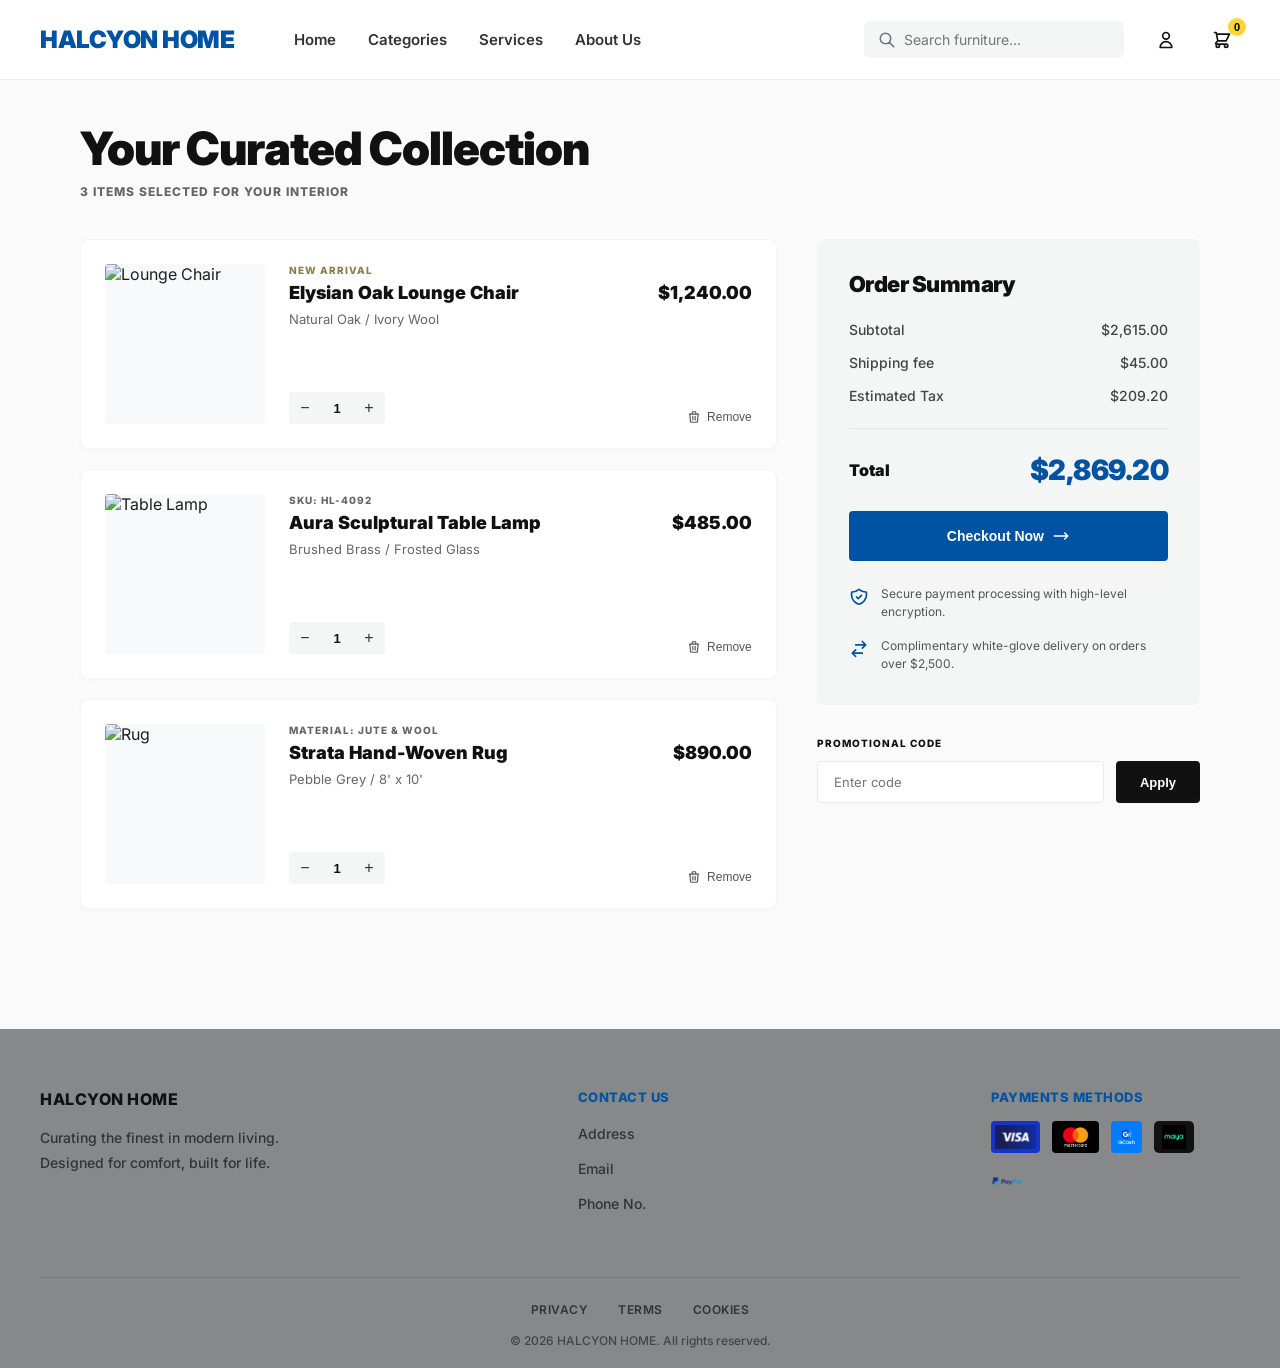
==== cart.html @ 2af27b4a "Add new HTML pages for product details, product list, search results, services, and order tracking -" ====
<!doctype html>
<html lang="en">
<head>
    <meta charset="UTF-8" />
    <meta name="viewport" content="width=device-width, initial-scale=1.0" />
    <title>Shopping Cart - Halcyon Home</title>
    
    <link rel="stylesheet" href="css/global.css" />
    <link rel="stylesheet" href="css/cart.css" />
</head>
<body>

    <main class="container">
        
        <div class="cart-header">
            <h1>Your Curated Collection</h1>
            <p>3 ITEMS SELECTED FOR YOUR INTERIOR</p>
        </div>

        <div class="cart-grid">
            
            <div class="cart-items">
                
                <div class="cart-item">
                    <div class="item-image">
                        <img src="https://images.unsplash.com/photo-1598300042247-d088f8ab3a91?auto=format&fit=crop&w=400&q=80" alt="Lounge Chair">
                    </div>
                    <div class="item-details">
                        <span class="item-tag">NEW ARRIVAL</span>
                        <div class="item-header-row">
                            <h3 class="item-title">Elysian Oak Lounge Chair</h3>
                            <span class="item-price">$1,240.00</span>
                        </div>
                        <p class="item-subtitle">Natural Oak / Ivory Wool</p>
                        
                        <div class="item-controls">
                            <div class="qty-selector">
                                <button class="qty-btn">&minus;</button>
                                <input type="text" class="qty-input" value="1" readonly>
                                <button class="qty-btn">+</button>
                            </div>
                            <button class="btn-remove">
                                <svg fill="none" stroke="currentColor" viewBox="0 0 24 24"><path stroke-linecap="round" stroke-linejoin="round" stroke-width="2" d="M19 7l-.867 12.142A2 2 0 0116.138 21H7.862a2 2 0 01-1.995-1.858L5 7m5 4v6m4-6v6m1-10V4a1 1 0 00-1-1h-4a1 1 0 00-1 1v3M4 7h16"></path></svg>
                                Remove
                            </button>
                        </div>
                    </div>
                </div>

                <div class="cart-item">
                    <div class="item-image">
                        <img src="https://images.unsplash.com/photo-1507473885765-e6ed057f782c?auto=format&fit=crop&w=400&q=80" alt="Table Lamp">
                    </div>
                    <div class="item-details">
                        <span class="item-tag muted">SKU: HL-4092</span>
                        <div class="item-header-row">
                            <h3 class="item-title">Aura Sculptural Table Lamp</h3>
                            <span class="item-price">$485.00</span>
                        </div>
                        <p class="item-subtitle">Brushed Brass / Frosted Glass</p>
                        
                        <div class="item-controls">
                            <div class="qty-selector">
                                <button class="qty-btn">&minus;</button>
                                <input type="text" class="qty-input" value="1" readonly>
                                <button class="qty-btn">+</button>
                            </div>
                            <button class="btn-remove">
                                <svg fill="none" stroke="currentColor" viewBox="0 0 24 24"><path stroke-linecap="round" stroke-linejoin="round" stroke-width="2" d="M19 7l-.867 12.142A2 2 0 0116.138 21H7.862a2 2 0 01-1.995-1.858L5 7m5 4v6m4-6v6m1-10V4a1 1 0 00-1-1h-4a1 1 0 00-1 1v3M4 7h16"></path></svg>
                                Remove
                            </button>
                        </div>
                    </div>
                </div>

                <div class="cart-item">
                    <div class="item-image">
                        <img src="https://images.unsplash.com/photo-1562582664-8a8803c031ca?auto=format&fit=crop&w=400&q=80" alt="Rug">
                    </div>
                    <div class="item-details">
                        <span class="item-tag muted">MATERIAL: JUTE & WOOL</span>
                        <div class="item-header-row">
                            <h3 class="item-title">Strata Hand-Woven Rug</h3>
                            <span class="item-price">$890.00</span>
                        </div>
                        <p class="item-subtitle">Pebble Grey / 8' x 10'</p>
                        
                        <div class="item-controls">
                            <div class="qty-selector">
                                <button class="qty-btn">&minus;</button>
                                <input type="text" class="qty-input" value="1" readonly>
                                <button class="qty-btn">+</button>
                            </div>
                            <button class="btn-remove">
                                <svg fill="none" stroke="currentColor" viewBox="0 0 24 24"><path stroke-linecap="round" stroke-linejoin="round" stroke-width="2" d="M19 7l-.867 12.142A2 2 0 0116.138 21H7.862a2 2 0 01-1.995-1.858L5 7m5 4v6m4-6v6m1-10V4a1 1 0 00-1-1h-4a1 1 0 00-1 1v3M4 7h16"></path></svg>
                                Remove
                            </button>
                        </div>
                    </div>
                </div>

            </div>

            <div class="summary-wrapper">
                <div class="summary-card">
                    <h2>Order Summary</h2>
                    
                    <div class="summary-row">
                        <span>Subtotal</span>
                        <span class="val">$2,615.00</span>
                    </div>
                    <div class="summary-row">
                        <span>Shipping fee</span>
                        <span class="val">$45.00</span>
                    </div>
                    <div class="summary-row">
                        <span>Estimated Tax</span>
                        <span class="val">$209.20</span>
                    </div>
                    
                    <div class="summary-divider"></div>
                    
                    <div class="total-row">
                        <span class="total-label">Total</span>
                        <span class="total-price">$2,869.20</span>
                    </div>
                    
                    <a href="checkout.html"><button class="btn-checkout">
                        Checkout Now 
                        <svg width="18" height="18" fill="none" stroke="currentColor" viewBox="0 0 24 24"><path stroke-linecap="round" stroke-linejoin="round" stroke-width="2" d="M17 8l4 4m0 0l-4 4m4-4H3"></path></svg>
                    </button>
                    
                    <div class="trust-badge">
                        <svg fill="none" stroke="currentColor" viewBox="0 0 24 24"><path stroke-linecap="round" stroke-linejoin="round" stroke-width="2" d="M9 12l2 2 4-4m5.618-4.016A11.955 11.955 0 0112 2.944a11.955 11.955 0 01-8.618 3.04A12.02 12.02 0 003 9c0 5.591 3.824 10.29 9 11.622 5.176-1.332 9-6.03 9-11.622 0-1.042-.133-2.052-.382-3.016z"></path></svg>
                        <p>Secure payment processing with high-level encryption.</p>
                    </div>
                    <div class="trust-badge">
                        <svg fill="none" stroke="currentColor" viewBox="0 0 24 24"><path stroke-linecap="round" stroke-linejoin="round" stroke-width="2" d="M8 7h12m0 0l-4-4m4 4l-4 4m0 6H4m0 0l4 4m-4-4l4-4"></path></svg>
                        <p>Complimentary white-glove delivery on orders over $2,500.</p>
                    </div>
                </div>

                <div class="promo-section">
                    <h3>PROMOTIONAL CODE</h3>
                    <div class="promo-input-group">
                        <input type="text" class="promo-input" placeholder="Enter code">
                        <button class="btn-apply">Apply</button>
                    </div>
                </div>
            </div>

        </div>
    </main>

    <script src="js/global.js"></script>
    <script src="js/database.js"></script>
    <script src="js/products.js"></script>
</body>
</html>
---- css/global.css ----
@import url("https://fonts.googleapis.com/css2?family=Inter:wght@400;500;600;700;800;900&display=swap");

:root {
    --brand-blue: #0052a3;
    --nav-gold: #a68a2d;
    --badge-yellow: #fcd535;
    --text-dark: #1f1f1f;
    --footer-bg: #87888a;
    --search-bg: #f4f5f5;
    --font-main: "Inter", Helvetica, Arial, sans-serif;
}

* {
    margin: 0;
    padding: 0;
    box-sizing: border-box;
}
body {
    font-family: var(--font-main);
    color: var(--text-dark);
    background-color: #fafafa;
    display: flex;
    flex-direction: column;
    min-height: 100vh;
}
a {
    text-decoration: none;
    color: inherit;
}
ul {
    list-style: none;
}
button {
    cursor: pointer;
    border: none;
    background: none;
}

/* GLOBAL HEADER */
#global-header {
    background: #fff;
    padding: 0 40px;
    height: 80px;
    display: flex;
    align-items: center;
    border-bottom: 1px solid #eaeaea;
    justify-content: space-between;
}

.header-left {
    display: flex;
    align-items: center;
    gap: 60px;
}
.header-logo {
    font-size: 24px;
    font-weight: 900;
    color: var(--brand-blue);
    letter-spacing: -0.5px;
}
.header-nav ul {
    display: flex;
    gap: 32px;
    font-size: 15px;
    font-weight: 600;
    color: #333;
}
.header-nav a.active {
    color: var(--brand-blue);
    border-bottom: 3px solid var(--nav-gold);
    padding-bottom: 4px;
}

.header-right {
    display: flex;
    align-items: center;
    gap: 24px;
}
.header-search {
    position: relative;
}
.header-search input {
    background: var(--search-bg);
    border: none;
    padding: 10px 16px 10px 40px;
    border-radius: 6px;
    width: 260px;
    font-size: 14px;
    font-family: inherit;
    color: #555;
    outline: none;
}
.header-search svg {
    position: absolute;
    left: 14px;
    top: 50%;
    transform: translateY(-50%);
    width: 18px;
    height: 18px;
    color: #6b7280;
}

.header-icons {
    display: flex;
    align-items: center;
    gap: 20px;
}
.icon-btn {
    position: relative;
    color: #111;
    display: flex;
    align-items: center;
    justify-content: center;
    width: 36px;
    height: 36px;
    border-radius: 50%;
    transition: background 0.2s;
    background: transparent;
    border: none;
}
.icon-btn:hover {
    background: #f3f4f6;
}
.icon-btn svg {
    width: 20px;
    height: 20px;
}
.cart-badge {
    position: absolute;
    top: -4px;
    right: -6px;
    background: var(--badge-yellow);
    color: #000;
    font-size: 11px;
    font-weight: 800;
    width: 18px;
    height: 18px;
    border-radius: 50%;
    display: flex;
    align-items: center;
    justify-content: center;
}

/* ACCOUNT DROPDOWN STYLES */
.account-wrapper {
    position: relative;
}
.account-dropdown {
    position: absolute;
    top: calc(100% + 15px);
    right: -10px;
    width: 250px;
    background: #fff;
    border-radius: 8px;
    box-shadow: 0 10px 25px rgba(0, 0, 0, 0.08);
    border: 1px solid #f0f0f0;
    opacity: 0;
    visibility: hidden;
    transform: translateY(-10px);
    transition: all 0.2s ease;
    z-index: 100;
    overflow: hidden;
}
.account-dropdown.show {
    opacity: 1;
    visibility: visible;
    transform: translateY(0);
}
.dropdown-header {
    padding: 20px;
    border-bottom: 1px solid #f4f5f5;
}
.dropdown-name {
    font-size: 20px;
    font-weight: 800;
    color: #111;
    margin-bottom: 2px;
}
.dropdown-email {
    font-size: 15px;
    color: #4b5563;
}
.dropdown-menu {
    padding: 8px 0;
}
.dropdown-item {
    display: flex;
    align-items: center;
    gap: 16px;
    padding: 14px 20px;
    font-size: 16px;
    font-weight: 400;
    color: #111;
    text-decoration: none;
    transition: background 0.2s;
}
.dropdown-item:hover {
    background: #f9fafb;
}
.dropdown-item svg {
    width: 18px;
    height: 18px;
    color: #111;
    flex-shrink: 0;
}
.dropdown-item.active {
    background-color: #f8fbff;
    position: relative;
}
.dropdown-item.active::before {
    content: "";
    position: absolute;
    left: 0;
    top: 0;
    bottom: 0;
    width: 4px;
    background-color: #0052a3;
}
.dropdown-item.active span {
    color: #0052a3;
    font-weight: 700;
}
.dropdown-item.logout span {
    color: #b91c1c;
}
.dropdown-item.logout svg {
    color: #b91c1c;
}

/* GLOBAL FOOTER */
#global-footer {
    background-color: var(--footer-bg);
    color: #222;
    padding: 60px 40px 20px;
    margin-top: auto;
}
.footer-container {
    max-width: 1200px;
    margin: 0 auto;
}
.footer-grid {
    display: grid;
    grid-template-columns: 2fr 1.5fr 1fr;
    gap: 40px;
    margin-bottom: 60px;
}

.footer-col h3 {
    font-size: 16px;
    font-weight: 800;
    color: #111;
    margin-bottom: 16px;
    letter-spacing: 0.5px;
}
.footer-col h3.blue-header {
    color: var(--brand-blue);
    font-size: 13px;
    text-transform: uppercase;
}
.footer-col p,
.footer-col li {
    font-size: 14px;
    color: #333;
    line-height: 1.8;
    font-weight: 500;
}
.footer-col ul {
    display: flex;
    flex-direction: column;
    gap: 10px;
}

.payment-methods {
    display: flex;
    flex-wrap: wrap;
    gap: 12px;
    margin-top: 8px;
    width: 220px;
}
.pay-icon {
    height: 32px;
    width: auto;
    border-radius: 4px;
    object-fit: contain;
}

.footer-bottom {
    border-top: 1px solid rgba(0, 0, 0, 0.1);
    padding-top: 24px;
    display: flex;
    flex-direction: column;
    align-items: center;
    gap: 16px;
}
.footer-links {
    display: flex;
    gap: 30px;
    font-size: 12px;
    font-weight: 600;
    color: #333;
    letter-spacing: 0.5px;
}
.footer-copyright {
    font-size: 12px;
    font-weight: 500;
    color: #444;
}
---- css/cart.css ----
/* SHOPPING CART STYLES */
.container {
    max-width: 1200px;
    margin: 0 auto;
    padding: 40px 40px 80px;
}

/* Header */
.cart-header {
    margin-bottom: 40px;
}
.cart-header h1 {
    font-size: 46px;
    font-weight: 900;
    color: #111;
    margin-bottom: 8px;
    letter-spacing: -1px;
}
.cart-header p {
    font-size: 12px;
    font-weight: 800;
    color: #666;
    text-transform: uppercase;
    letter-spacing: 1px;
}

/* Layout Grid */
.cart-grid {
    display: grid;
    grid-template-columns: 2fr 1.1fr;
    gap: 40px;
    align-items: start;
}

/* Cart Items Column */
.cart-items {
    display: flex;
    flex-direction: column;
    gap: 20px;
}
.cart-item {
    background: #fff;
    border-radius: 8px;
    padding: 24px;
    display: flex;
    gap: 24px;
    box-shadow: 0 2px 10px rgba(0, 0, 0, 0.02);
    border: 1px solid #f4f5f5;
}
.item-image {
    width: 160px;
    height: 160px;
    background: #f8f9fa;
    border-radius: 4px;
    display: flex;
    align-items: center;
    justify-content: center;
    overflow: hidden;
    flex-shrink: 0;
}
.item-image img {
    width: 100%;
    height: 100%;
    object-fit: cover;
    mix-blend-mode: multiply;
}
.item-details {
    flex: 1;
    display: flex;
    flex-direction: column;
}
.item-header-row {
    display: flex;
    justify-content: space-between;
    align-items: flex-start;
    margin-bottom: 4px;
}
.item-tag {
    font-size: 10px;
    font-weight: 800;
    color: #8c7e4c; /* Gold/Olive tone */
    text-transform: uppercase;
    letter-spacing: 1px;
    margin-bottom: 6px;
    display: block;
}
.item-tag.muted {
    color: #666;
}
.item-title {
    font-size: 18px;
    font-weight: 900;
    color: #111;
    margin-bottom: 4px;
}
.item-subtitle {
    font-size: 13px;
    color: #666;
}
.item-price {
    font-size: 18px;
    font-weight: 900;
    color: #111;
}

/* Item Controls (Bottom) */
.item-controls {
    display: flex;
    justify-content: space-between;
    align-items: flex-end;
    margin-top: auto;
}
.qty-selector {
    display: flex;
    align-items: center;
    background: #f4f5f5;
    border-radius: 4px;
    overflow: hidden;
}
.qty-btn {
    width: 32px;
    height: 32px;
    display: flex;
    align-items: center;
    justify-content: center;
    font-size: 16px;
    color: #333;
    cursor: pointer;
    border: none;
    background: transparent;
}
.qty-btn:hover {
    background: #e5e7eb;
}
.qty-input {
    width: 32px;
    height: 32px;
    text-align: center;
    border: none;
    background: transparent;
    font-size: 13px;
    font-weight: 800;
    color: #111;
    pointer-events: none;
}
.btn-remove {
    display: flex;
    align-items: center;
    gap: 6px;
    font-size: 12px;
    color: #555;
    cursor: pointer;
    transition: color 0.2s;
}
.btn-remove:hover {
    color: #d32f2f;
}
.btn-remove svg {
    width: 14px;
    height: 14px;
}

/* Right Column: Order Summary */
.summary-wrapper {
    display: flex;
    flex-direction: column;
    gap: 32px;
}
.summary-card {
    background: #f4f5f5;
    border-radius: 8px;
    padding: 32px;
}
.summary-card h2 {
    font-size: 22px;
    font-weight: 900;
    color: #111;
    margin-bottom: 24px;
    letter-spacing: -0.5px;
}

.summary-row {
    display: flex;
    justify-content: space-between;
    margin-bottom: 16px;
    font-size: 14px;
    color: #444;
    font-weight: 500;
}
.summary-row.val {
    font-weight: 800;
    color: #111;
}
.summary-divider {
    height: 1px;
    background: #e5e7eb;
    margin: 24px 0;
}

.total-row {
    display: flex;
    justify-content: space-between;
    align-items: center;
    margin-bottom: 24px;
}
.total-label {
    font-size: 16px;
    font-weight: 900;
    color: #111;
}
.total-price {
    font-size: 28px;
    font-weight: 900;
    color: #0052a3; /* Brand Blue */
    letter-spacing: -0.5px;
}

.btn-checkout {
    width: 100%;
    background: #0052a3;
    color: #fff;
    border: none;
    padding: 16px;
    border-radius: 4px;
    font-size: 14px;
    font-weight: 800;
    display: flex;
    justify-content: center;
    align-items: center;
    gap: 8px;
    cursor: pointer;
    margin-bottom: 24px;
    transition: background 0.2s;
}
.btn-checkout:hover {
    background: #004080;
}

/* Trust Badges */
.trust-badge {
    display: flex;
    align-items: flex-start;
    gap: 12px;
    margin-bottom: 16px;
}
.trust-badge:last-child {
    margin-bottom: 0;
}
.trust-badge svg {
    width: 20px;
    height: 20px;
    color: #0052a3;
    flex-shrink: 0;
    margin-top: 2px;
}
.trust-badge p {
    font-size: 12px;
    color: #555;
    line-height: 1.5;
}

/* Promo Code Section */
.promo-section h3 {
    font-size: 10px;
    font-weight: 800;
    color: #111;
    text-transform: uppercase;
    letter-spacing: 1px;
    margin-bottom: 12px;
}
.promo-input-group {
    display: flex;
    gap: 12px;
}
.promo-input {
    flex: 1;
    background: #fff;
    border: 1px solid #eaeaea;
    padding: 12px 16px;
    border-radius: 4px;
    font-size: 13px;
    font-family: inherit;
    outline: none;
}
.promo-input:focus {
    border-color: #0052a3;
}
.btn-apply {
    background: #111;
    color: #fff;
    border: none;
    padding: 0 24px;
    border-radius: 4px;
    font-size: 13px;
    font-weight: 800;
    cursor: pointer;
}
.btn-apply:hover {
    background: #333;
}
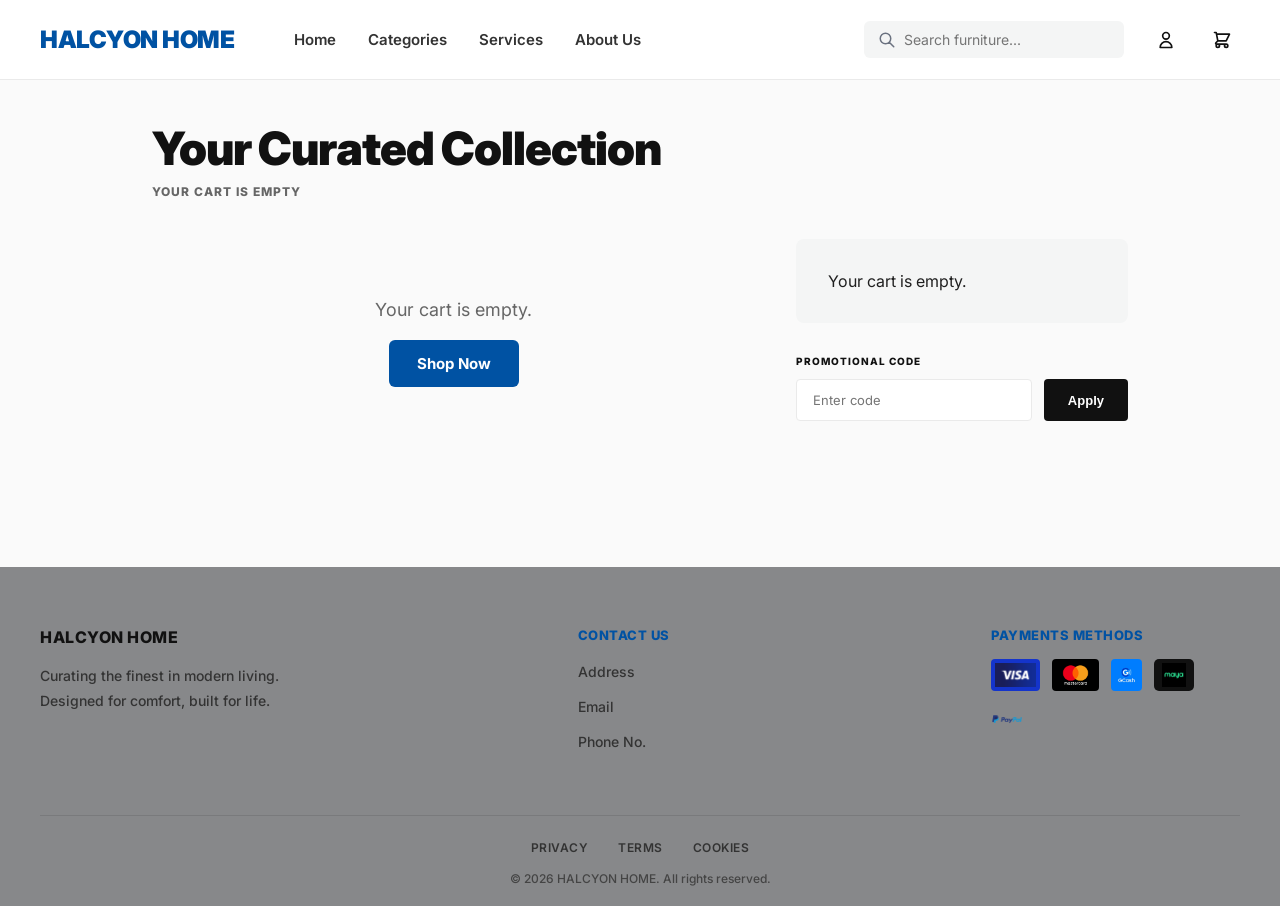
==== commit f60914db: "feat: Enhance product detail and list pages with new cart notification styles and functionality - Ad" ====
--- a/cart.html
+++ b/cart.html
@@ -10,119 +10,41 @@
 </head>
 <body>
 
-    <main class="container">
+<main class="container">
         
         <div class="cart-header">
             <h1>Your Curated Collection</h1>
-            <p>3 ITEMS SELECTED FOR YOUR INTERIOR</p>
+            <p id="cart-items-count">Loading...</p>
         </div>
 
         <div class="cart-grid">
             
-            <div class="cart-items">
-                
-                <div class="cart-item">
-                    <div class="item-image">
-                        <img src="https://images.unsplash.com/photo-1598300042247-d088f8ab3a91?auto=format&fit=crop&w=400&q=80" alt="Lounge Chair">
-                    </div>
-                    <div class="item-details">
-                        <span class="item-tag">NEW ARRIVAL</span>
-                        <div class="item-header-row">
-                            <h3 class="item-title">Elysian Oak Lounge Chair</h3>
-                            <span class="item-price">$1,240.00</span>
-                        </div>
-                        <p class="item-subtitle">Natural Oak / Ivory Wool</p>
-                        
-                        <div class="item-controls">
-                            <div class="qty-selector">
-                                <button class="qty-btn">&minus;</button>
-                                <input type="text" class="qty-input" value="1" readonly>
-                                <button class="qty-btn">+</button>
-                            </div>
-                            <button class="btn-remove">
-                                <svg fill="none" stroke="currentColor" viewBox="0 0 24 24"><path stroke-linecap="round" stroke-linejoin="round" stroke-width="2" d="M19 7l-.867 12.142A2 2 0 0116.138 21H7.862a2 2 0 01-1.995-1.858L5 7m5 4v6m4-6v6m1-10V4a1 1 0 00-1-1h-4a1 1 0 00-1 1v3M4 7h16"></path></svg>
-                                Remove
-                            </button>
-                        </div>
-                    </div>
-                </div>
-
-                <div class="cart-item">
-                    <div class="item-image">
-                        <img src="https://images.unsplash.com/photo-1507473885765-e6ed057f782c?auto=format&fit=crop&w=400&q=80" alt="Table Lamp">
-                    </div>
-                    <div class="item-details">
-                        <span class="item-tag muted">SKU: HL-4092</span>
-                        <div class="item-header-row">
-                            <h3 class="item-title">Aura Sculptural Table Lamp</h3>
-                            <span class="item-price">$485.00</span>
-                        </div>
-                        <p class="item-subtitle">Brushed Brass / Frosted Glass</p>
-                        
-                        <div class="item-controls">
-                            <div class="qty-selector">
-                                <button class="qty-btn">&minus;</button>
-                                <input type="text" class="qty-input" value="1" readonly>
-                                <button class="qty-btn">+</button>
-                            </div>
-                            <button class="btn-remove">
-                                <svg fill="none" stroke="currentColor" viewBox="0 0 24 24"><path stroke-linecap="round" stroke-linejoin="round" stroke-width="2" d="M19 7l-.867 12.142A2 2 0 0116.138 21H7.862a2 2 0 01-1.995-1.858L5 7m5 4v6m4-6v6m1-10V4a1 1 0 00-1-1h-4a1 1 0 00-1 1v3M4 7h16"></path></svg>
-                                Remove
-                            </button>
-                        </div>
-                    </div>
-                </div>
-
-                <div class="cart-item">
-                    <div class="item-image">
-                        <img src="https://images.unsplash.com/photo-1562582664-8a8803c031ca?auto=format&fit=crop&w=400&q=80" alt="Rug">
-                    </div>
-                    <div class="item-details">
-                        <span class="item-tag muted">MATERIAL: JUTE & WOOL</span>
-                        <div class="item-header-row">
-                            <h3 class="item-title">Strata Hand-Woven Rug</h3>
-                            <span class="item-price">$890.00</span>
-                        </div>
-                        <p class="item-subtitle">Pebble Grey / 8' x 10'</p>
-                        
-                        <div class="item-controls">
-                            <div class="qty-selector">
-                                <button class="qty-btn">&minus;</button>
-                                <input type="text" class="qty-input" value="1" readonly>
-                                <button class="qty-btn">+</button>
-                            </div>
-                            <button class="btn-remove">
-                                <svg fill="none" stroke="currentColor" viewBox="0 0 24 24"><path stroke-linecap="round" stroke-linejoin="round" stroke-width="2" d="M19 7l-.867 12.142A2 2 0 0116.138 21H7.862a2 2 0 01-1.995-1.858L5 7m5 4v6m4-6v6m1-10V4a1 1 0 00-1-1h-4a1 1 0 00-1 1v3M4 7h16"></path></svg>
-                                Remove
-                            </button>
-                        </div>
-                    </div>
-                </div>
-
+            <div class="cart-items" id="cart-items-container">
+                <!-- Cart items will be rendered by JavaScript -->
             </div>
 
             <div class="summary-wrapper">
                 <div class="summary-card">
                     <h2>Order Summary</h2>
                     
-                    <div class="summary-row">
+<div class="summary-row">
                         <span>Subtotal</span>
-                        <span class="val">$2,615.00</span>
+                        <span class="val">₱146,440.00</span>
                     </div>
                     <div class="summary-row">
                         <span>Shipping fee</span>
-                        <span class="val">$45.00</span>
+                        <span class="val">₱2,520.00</span>
                     </div>
                     <div class="summary-row">
                         <span>Estimated Tax</span>
-                        <span class="val">$209.20</span>
+                        <span class="val">₱11,715.20</span>
                     </div>
                     
                     <div class="summary-divider"></div>
                     
                     <div class="total-row">
                         <span class="total-label">Total</span>
-                        <span class="total-price">$2,869.20</span>
+                        <span class="total-price">₱160,675.20</span>
                     </div>
                     
                     <a href="checkout.html"><button class="btn-checkout">
@@ -136,7 +58,7 @@
                     </div>
                     <div class="trust-badge">
                         <svg fill="none" stroke="currentColor" viewBox="0 0 24 24"><path stroke-linecap="round" stroke-linejoin="round" stroke-width="2" d="M8 7h12m0 0l-4-4m4 4l-4 4m0 6H4m0 0l4 4m-4-4l4-4"></path></svg>
-                        <p>Complimentary white-glove delivery on orders over $2,500.</p>
+<p>Complimentary white-glove delivery on orders over ₱140,000.</p>
                     </div>
                 </div>
 
@@ -152,8 +74,114 @@
         </div>
     </main>
 
-    <script src="js/global.js"></script>
+<script src="js/global.js"></script>
     <script src="js/database.js"></script>
     <script src="js/products.js"></script>
+    <script>
+        // Render cart items from localStorage
+        document.addEventListener('DOMContentLoaded', function() {
+            renderCartItems();
+        });
+        
+function renderCartItems() {
+            var cartItemsContainer = document.getElementById('cart-items-container');
+            var countEl = document.getElementById('cart-items-count');
+            if (!cartItemsContainer) return;
+            
+            var cart = getCart();
+            var totalQty = cart.items.reduce(function(sum, item) { return sum + item.qty; }, 0);
+            
+            if (cart.items.length === 0) {
+                cartItemsContainer.innerHTML = '<div class="empty-cart-message"><p>Your cart is empty.</p><a href="productlist.html" class="btn-shop-now">Shop Now</a></div>';
+                if (countEl) countEl.textContent = 'YOUR CART IS EMPTY';
+                var summaryCard = document.querySelector('.summary-card');
+                if (summaryCard) summaryCard.innerHTML = '<p>Your cart is empty.</p>';
+                return;
+            }
+            
+            // Update header count
+            if (countEl) countEl.textContent = totalQty + ' ITEM' + (totalQty > 1 ? 'S' : '') + ' SELECTED FOR YOUR INTERIOR';
+            
+            // Render each item with PHP currency
+            cartItemsContainer.innerHTML = cart.items.map(function(item) {
+                var itemTotal = item.qty * item.price;
+                return '<div class="cart-item" data-id="' + item.id + '">' +
+                    '<div class="item-image">' +
+                        '<img src="' + item.img + '" alt="' + item.name + '">' +
+                    '</div>' +
+                    '<div class="item-details">' +
+                        '<span class="item-tag">' + item.name + '</span>' +
+                        '<div class="item-header-row">' +
+                            '<h3 class="item-title">' + item.name + '</h3>' +
+                            '<span class="item-price">₱' + itemTotal.toLocaleString() + '.00</span>' +
+                        '</div>' +
+                        '<p class="item-subtitle">Qty: ' + item.qty + '</p>' +
+                        '<div class="item-controls">' +
+                            '<div class="qty-selector">' +
+                                '<button class="qty-btn" onclick="changeQty(' + item.id + ', -1)">&minus;</button>' +
+                                '<input type="text" class="qty-input" value="' + item.qty + '" readonly>' +
+                                '<button class="qty-btn" onclick="changeQty(' + item.id + ', 1)">+</button>' +
+                            '</div>' +
+                            '<button class="btn-remove" onclick="removeItem(' + item.id + ')">' +
+                                '<svg fill="none" stroke="currentColor" viewBox="0 0 24 24"><path stroke-linecap="round" stroke-linejoin="round" stroke-width="2" d="M19 7l-.867 12.142A2 2 0 0116.138 21H7.862a2 2 0 01-1.995-1.858L5 7m5 4v6m4-6v6m1-10V4a1 1 0 00-1-1h-4a1 1 0 00-1 1v3M4 7h16"></path></svg>' +
+                                'Remove' +
+                            '</button>' +
+                        '</div>' +
+                    '</div>' +
+                '</div>';
+            }).join('');
+            
+            // Update summary
+            updateCartSummary();
+        }
+        
+        function changeQty(productId, delta) {
+            var cart = getCart();
+            var item = cart.items.find(function(i) { return i.id === productId; });
+            
+            if (item) {
+                item.qty += delta;
+                if (item.qty <= 0) {
+                    cart.items = cart.items.filter(function(i) { return i.id !== productId; });
+                }
+                cart.subtotal = cart.items.reduce(function(sum, i) { return sum + (i.qty * i.price); }, 0);
+                setCart(cart);
+                updateCartBadge();
+                renderCartItems();
+            }
+        }
+        
+        function removeItem(productId) {
+            if (confirm('Remove this item from your cart?')) {
+                removeFromCart(productId);
+                renderCartItems();
+            }
+        }
+        
+function updateCartSummary() {
+            var cart = getCart();
+            var subtotal = cart.subtotal || 0;
+            var shipping = subtotal > 0 ? 450 : 0;
+            var tax = Math.round(subtotal * 0.08);
+            var total = subtotal + shipping + tax;
+            
+            var summaryCard = document.querySelector('.summary-card');
+            if (summaryCard) {
+                summaryCard.innerHTML = '<h2>Order Summary</h2>' +
+                    '<div class="summary-row"><span>Subtotal</span><span class="val">₱' + subtotal.toLocaleString() + '.00</span></div>' +
+                    '<div class="summary-row"><span>Shipping fee</span><span class="val">₱' + shipping.toLocaleString() + '.00</span></div>' +
+                    '<div class="summary-row"><span>Estimated Tax</span><span class="val">₱' + tax.toLocaleString() + '.00</span></div>' +
+                    '<div class="summary-divider"></div>' +
+                    '<div class="total-row"><span class="total-label">Total</span><span class="total-price">₱' + total.toLocaleString() + '.00</span></div>' +
+                    '<a href="checkout.html"><button class="btn-checkout">Checkout Now <svg width="18" height="18" fill="none" stroke="currentColor" viewBox="0 0 24 24"><path stroke-linecap="round" stroke-linejoin="round" stroke-width="2" d="M17 8l4 4m0 0l-4 4m4-4H3"></path></svg></button></a>' +
+                    '<div class="trust-badge"><svg fill="none" stroke="currentColor" viewBox="0 0 24 24"><path stroke-linecap="round" stroke-linejoin="round" stroke-width="2" d="M9 12l2 2 4-4m5.618-4.016A11.955 11.955 0 0112 2.944a11.955 11.955 0 01-8.618 3.04A12.02 12.02 0 003 9c0 5.591 3.824 10.29 9 11.622 5.176-1.332 9-6.03 9-11.622 0-1.042-.133-2.052-.382-3.016z"></path></svg><p>Secure payment processing with high-level encryption.</p></div>' +
+                    '<div class="trust-badge"><svg fill="none" stroke="currentColor" viewBox="0 0 24 24"><path stroke-linecap="round" stroke-linejoin="round" stroke-width="2" d="M8 7h12m0 0l-4-4m4 4l-4 4m0 6H4m0 0l4 4m-4-4l4-4"></path></svg><p>Complimentary white-glove delivery on orders over ₱125,000.</p></div>';
+            }
+        }
+        
+        // Make functions globally available
+        window.changeQty = changeQty;
+        window.removeItem = removeItem;
+    </script>
 </body>
-</html>+</html>
--- a/css/global.css
+++ b/css/global.css
@@ -69,6 +69,43 @@
     color: var(--brand-blue);
     border-bottom: 3px solid var(--nav-gold);
     padding-bottom: 4px;
+}
+
+/* Mobile Menu Button */
+.mobile-menu-btn {
+    display: none;
+    background: none;
+    border: none;
+    cursor: pointer;
+    padding: 8px;
+    margin-right: 8px;
+}
+.mobile-menu-btn svg {
+    width: 24px;
+    height: 24px;
+    color: #333;
+}
+
+/* Mobile Menu Open State */
+.header-nav ul.mobile-open {
+    display: flex !important;
+    flex-direction: column;
+    position: absolute;
+    top: 64px;
+    left: 0;
+    right: 0;
+    background: #fff;
+    padding: 16px;
+    gap: 0;
+    border-bottom: 1px solid #eaeaea;
+    box-shadow: 0 4px 6px rgba(0,0,0,0.1);
+}
+.header-nav ul.mobile-open li {
+    padding: 12px 0;
+    border-bottom: 1px solid #f0f0f0;
+}
+.header-nav ul.mobile-open li:last-child {
+    border-bottom: none;
 }
 
 .header-right {
@@ -305,3 +342,484 @@
     font-weight: 500;
     color: #444;
 }
+
+/* MOBILE RESPONSIVE STYLES */
+@media (max-width: 768px) {
+    /* Header */
+    #global-header {
+        padding: 0 16px;
+        height: 64px;
+        flex-wrap: wrap;
+        gap: 8px;
+    }
+    
+    .header-left {
+        gap: 20px;
+    }
+    
+    .header-logo {
+        font-size: 18px;
+    }
+    
+    .header-nav ul {
+        gap: 16px;
+        font-size: 13px;
+    }
+    
+    .header-right {
+        gap: 12px;
+    }
+    
+    .header-search {
+        display: none;
+    }
+    
+    .header-icons {
+        gap: 8px;
+    }
+    
+    .icon-btn {
+        width: 32px;
+        height: 32px;
+    }
+    
+    .icon-btn svg {
+        width: 18px;
+        height: 18px;
+    }
+    
+    .cart-badge {
+        width: 16px;
+        height: 16px;
+        font-size: 10px;
+    }
+    
+    /* Account Dropdown - show differently on mobile */
+    .account-dropdown {
+        position: fixed;
+        top: 64px;
+        right: 8px;
+        left: 8px;
+        width: auto;
+        max-width: none;
+    }
+    
+    /* Footer */
+    #global-footer {
+        padding: 40px 20px 16px;
+    }
+    
+    .footer-grid {
+        grid-template-columns: 1fr;
+        gap: 30px;
+        margin-bottom: 30px;
+    }
+    
+    .footer-col p {
+        max-width: 100%;
+    }
+    
+    .payment-methods {
+        width: 180px;
+    }
+    
+    .footer-links {
+        gap: 20px;
+        font-size: 11px;
+    }
+}
+
+@media (max-width: 480px) {
+    .header-logo {
+        font-size: 16px;
+    }
+    
+    /* Hide normal nav on mobile but allow mobile-open to show */
+    .header-nav {
+        display: block;
+    }
+    
+    /* Hide normal nav items on mobile */
+    .header-nav ul {
+        display: none;
+    }
+    
+    /* Mobile hamburger menu button */
+    .mobile-menu-btn {
+        display: flex !important;
+    }
+    
+    /* Mobile menu open state - slide down below header */
+    .header-nav ul.mobile-open {
+        display: flex !important;
+        position: fixed;
+        top: 64px;
+        left: 0;
+        right: 0;
+        background: #fff;
+        padding: 0;
+        flex-direction: column;
+        z-index: 1000;
+        border-bottom: 1px solid #eaeaea;
+        box-shadow: 0 4px 12px rgba(0, 0, 0, 0.1);
+    }
+    
+    .header-nav ul.mobile-open li {
+        padding: 16px 20px;
+        border-bottom: 1px solid #f0f0f0;
+    }
+    
+    .header-nav ul.mobile-open li a {
+        font-size: 15px;
+        font-weight: 600;
+        color: #333;
+    }
+    
+    .header-nav ul.mobile-open li:last-child {
+        border-bottom: none;
+    }
+    
+    /* Hide the logo link inside nav if any */
+    .header-nav .header-logo {
+        display: none;
+    }
+    
+    /* Footer fixes */
+    .footer-col {
+        text-align: center;
+    }
+    
+    .payment-methods {
+        justify-content: center;
+        margin: 12px auto 0;
+    }
+    
+    .footer-bottom {
+        align-items: center;
+    }
+    
+    /* ============================================
+       UNIFIED MOBILE FIXES - ALL PAGES
+       ============================================ */
+    
+    /* PREVENT HORIZONTAL SCROLL - CRITICAL */
+    * {
+        max-width: 100vw;
+        overflow-x: hidden;
+    }
+    
+    html, body {
+        overflow-x: hidden !important;
+        width: 100% !important;
+    }
+    
+    /* All images responsive */
+    img {
+        max-width: 100% !important;
+        height: auto !important;
+        width: auto !important;
+    }
+    
+    /* All containers full width with padding */
+    .container {
+        width: 100% !important;
+        max-width: 100% !important;
+        padding-left: 14px !important;
+        padding-right: 14px !important;
+        box-sizing: border-box !important;
+    }
+    
+    /* All grids: 2 columns max on mobile */
+    .product-grid,
+    .search-grid,
+    .arrivals-grid,
+    .cross-grid,
+    .cards-grid {
+        grid-template-columns: repeat(2, 1fr) !important;
+        gap: 12px !important;
+    }
+    
+    /* All flex containers stack */
+    main section,
+    .shop-by-room,
+    .promo-section,
+    .testimonial-grid,
+    .category-grid,
+    .services-grid {
+        flex-direction: column !important;
+        display: flex !important;
+    }
+    
+    /* Fix any absolute positioned elements */
+    .brand-hero,
+    .room-card,
+    .product-card,
+    .cat-card {
+        position: relative !important;
+        left: auto !important;
+        right: auto !important;
+    }
+    
+    /* Fix gallery images */
+    .main-image,
+    .product-gallery img,
+    .product-img,
+    .img-wrapper {
+        width: 100% !important;
+        height: auto !important;
+        min-height: 150px !important;
+    }
+    
+    /* Fix thumbnails */
+    .thumbnail-list {
+        grid-template-columns: repeat(4, 1fr) !important;
+        gap: 8px !important;
+    }
+    
+    /* Fix checkout grid */
+    .checkout-grid,
+    .cart-grid {
+        grid-template-columns: 1fr !important;
+        gap: 24px !important;
+    }
+    
+    /* Fix sidebar layout */
+    .listing-layout,
+    .search-layout {
+        grid-template-columns: 1fr !important;
+    }
+    
+    /* Fix product detail grid */
+    .product-layout {
+        grid-template-columns: 1fr !important;
+        gap: 24px !important;
+    }
+    
+    /* Fix vision grid */
+    .vision-grid {
+        grid-template-columns: 1fr !important;
+    }
+    
+    /* Forms stack properly */
+    .form-row {
+        grid-template-columns: 1fr !important;
+    }
+    
+    /* Payment grid */
+    .payment-grid {
+        grid-template-columns: 1fr !important;
+    }
+    
+    /* Cart items stack */
+    .cart-item {
+        flex-direction: column !important;
+    }
+    
+    .item-image {
+        width: 100% !important;
+        height: 140px !important;
+    }
+    
+    /* Search sidebar horizontal scroll on mobile */
+    .search-sidebar {
+        width: 100% !important;
+        display: flex;
+        flex-wrap: wrap;
+        gap: 16px;
+    }
+    
+    .filter-section {
+        flex: 1;
+        min-width: 140px;
+    }
+    
+    /* CTA section */
+    .cta-container {
+        flex-direction: column !important;
+        text-align: center;
+    }
+    
+    .cta-images {
+        width: 100% !important;
+        justify-content: center;
+    }
+    
+    .cta-images img {
+        width: 100px !important;
+        height: 100px !important;
+    }
+    
+    /* Order summary */
+    .summary-card {
+        width: 100% !important;
+    }
+    
+    /* Testimonials */
+    .testimonial-grid {
+        flex-direction: column !important;
+    }
+    
+/* Forms section */
+    .forms-grid {
+        grid-template-columns: 1fr !important;
+        gap: 40px !important;
+    }
+}
+
+/* CART NOTIFICATION TOAST */
+.cart-notification {
+    position: fixed;
+    top: 100px;
+    right: 20px;
+    background: #fff;
+    border-radius: 8px;
+    box-shadow: 0 10px 30px rgba(0, 0, 0, 0.15);
+    padding: 16px 24px;
+    z-index: 9999;
+    transform: translateX(120%);
+    transition: transform 0.3s ease;
+    border-left: 4px solid #22c55e;
+}
+
+.cart-notification.show {
+    transform: translateX(0);
+}
+
+.cart-notif-content {
+    display: flex;
+    align-items: center;
+    gap: 12px;
+    font-size: 15px;
+    font-weight: 600;
+    color: #111;
+}
+
+.cart-notif-content svg {
+    width: 24px;
+    height: 24px;
+    color: #22c55e;
+}
+
+/* ADD TO CART BUTTON IN PRODUCT LIST */
+.btn-add-product {
+    display: flex;
+    align-items: center;
+    justify-content: center;
+    gap: 8px;
+    width: 100%;
+    padding: 12px 16px;
+    background: var(--brand-blue);
+    color: #fff;
+    font-size: 14px;
+    font-weight: 700;
+    border: none;
+    border-radius: 6px;
+    cursor: pointer;
+    transition: background 0.2s, transform 0.1s;
+    margin-top: 12px;
+}
+
+.btn-add-product:hover {
+    background: #004080;
+}
+
+.btn-add-product:active {
+    transform: scale(0.98);
+}
+
+.btn-add-product svg {
+    width: 18px;
+    height: 18px;
+}
+
+/* EMPTY CART MESSAGE */
+.empty-cart-message {
+    text-align: center;
+    padding: 60px 20px;
+}
+
+.empty-cart-message p {
+    font-size: 18px;
+    color: #666;
+    margin-bottom: 20px;
+}
+
+.btn-shop-now {
+    display: inline-block;
+    padding: 14px 28px;
+    background: var(--brand-blue);
+    color: #fff;
+    font-size: 15px;
+    font-weight: 700;
+    border-radius: 6px;
+    transition: background 0.2s;
+}
+
+.btn-shop-now:hover {
+    background: #004080;
+}
+
+/* SHOP BY ROOM PRODUCTS ROW */
+.room-products-row {
+    display: grid;
+    grid-template-columns: repeat(5, 1fr);
+    gap: 20px;
+    padding: 20px 0;
+}
+
+.room-item-card {
+    background: #fff;
+    border: 1px solid #e0e0e0;
+    padding: 12px;
+    transition: all 0.3s ease;
+}
+
+.room-item-card:hover {
+    box-shadow: 0 4px 12px rgba(0, 0, 0, 0.1);
+    transform: translateY(-2px);
+}
+
+.room-item-img {
+    width: 100%;
+    height: 120px;
+    object-fit: cover;
+    margin-bottom: 10px;
+}
+
+.room-item-info {
+    display: flex;
+    flex-direction: column;
+    gap: 4px;
+    margin-bottom: 8px;
+}
+
+.room-item-name {
+    font-size: 13px;
+    color: #1a1a1a;
+    font-weight: 500;
+}
+
+.room-item-price {
+    font-size: 14px;
+    color: #1a1a1a;
+    font-weight: 600;
+}
+
+/* Responsive */
+@media (max-width: 1024px) {
+    .room-products-row {
+        grid-template-columns: repeat(4, 1fr);
+    }
+}
+
+@media (max-width: 768px) {
+    .room-products-row {
+        grid-template-columns: repeat(3, 1fr);
+    }
+}
+
+@media (max-width: 480px) {
+    .room-products-row {
+        grid-template-columns: repeat(2, 1fr);
+    }
+}
--- a/css/cart.css
+++ b/css/cart.css
@@ -298,3 +298,181 @@
 .btn-apply:hover {
     background: #333;
 }
+
+/* MOBILE RESPONSIVE STYLES */
+@media (max-width: 768px) {
+    /* Container */
+    .container {
+        padding: 24px 16px 60px !important;
+    }
+    
+    /* Header */
+    .cart-header {
+        margin-bottom: 24px !important;
+    }
+    .cart-header h1 {
+        font-size: 28px !important;
+        margin-bottom: 6px !important;
+    }
+    .cart-header p {
+        font-size: 10px !important;
+    }
+    
+    /* Layout - Stack vertically */
+    .cart-grid {
+        grid-template-columns: 1fr !important;
+        gap: 24px !important;
+    }
+    
+    /* Cart Items */
+    .cart-item {
+        padding: 16px !important;
+        gap: 16px !important;
+    }
+    .item-image {
+        width: 100px !important;
+        height: 100px !important;
+        flex-shrink: 0 !important;
+    }
+    .item-details {
+        min-width: 0 !important;
+    }
+    .item-tag {
+        font-size: 8px !important;
+        margin-bottom: 4px !important;
+    }
+    .item-title {
+        font-size: 14px !important;
+        margin-bottom: 2px !important;
+    }
+    .item-subtitle {
+        font-size: 11px !important;
+    }
+    .item-price {
+        font-size: 14px !important;
+    }
+    
+    /* Item Controls */
+    .item-controls {
+        flex-direction: column !important;
+        align-items: flex-start !important;
+        gap: 12px !important;
+    }
+    .qty-selector {
+        height: 28px !important;
+    }
+    .qty-btn {
+        width: 28px !important;
+        height: 28px !important;
+        font-size: 14px !important;
+    }
+    .qty-input {
+        width: 28px !important;
+        height: 28px !important;
+        font-size: 12px !important;
+    }
+    .btn-remove {
+        font-size: 11px !important;
+    }
+    .btn-remove svg {
+        width: 12px !important;
+        height: 12px !important;
+    }
+    
+    /* Summary Card */
+    .summary-card {
+        padding: 20px !important;
+    }
+    .summary-card h2 {
+        font-size: 18px !important;
+        margin-bottom: 16px !important;
+    }
+    .summary-row {
+        font-size: 12px !important;
+        margin-bottom: 12px !important;
+    }
+    
+    .summary-divider {
+        margin: 16px 0 !important;
+    }
+    
+    .total-row {
+        margin-bottom: 16px !important;
+    }
+    .total-label {
+        font-size: 14px !important;
+    }
+    .total-price {
+        font-size: 22px !important;
+    }
+    
+    .btn-checkout {
+        padding: 14px !important;
+        font-size: 13px !important;
+    }
+    
+    /* Trust Badges */
+    .trust-badge {
+        margin-bottom: 12px !important;
+    }
+    .trust-badge p {
+        font-size: 11px !important;
+    }
+    .trust-badge svg {
+        width: 16px !important;
+        height: 16px !important;
+    }
+    
+    /* Promo */
+    .promo-section h3 {
+        font-size: 9px !important;
+        margin-bottom: 10px !important;
+    }
+    .promo-input {
+        padding: 10px 12px !important;
+        font-size: 12px !important;
+    }
+    .btn-apply {
+        padding: 0 16px !important;
+        font-size: 12px !important;
+    }
+}
+
+/* EXTRA SMALL MOBILE */
+@media (max-width: 480px) {
+    .container {
+        padding: 20px 14px 40px !important;
+    }
+    
+    .cart-header h1 {
+        font-size: 24px !important;
+    }
+    
+    .cart-item {
+        flex-direction: column !important;
+        padding: 12px !important;
+    }
+    
+    .item-image {
+        width: 100% !important;
+        height: 140px !important;
+    }
+    
+    .item-title {
+        font-size: 13px !important;
+    }
+    
+    .item-controls {
+        width: 100% !important;
+        flex-direction: row !important;
+        justify-content: space-between !important;
+    }
+    
+    .summary-card {
+        padding: 16px !important;
+    }
+    
+    .total-price {
+        font-size: 20px !important;
+    }
+}
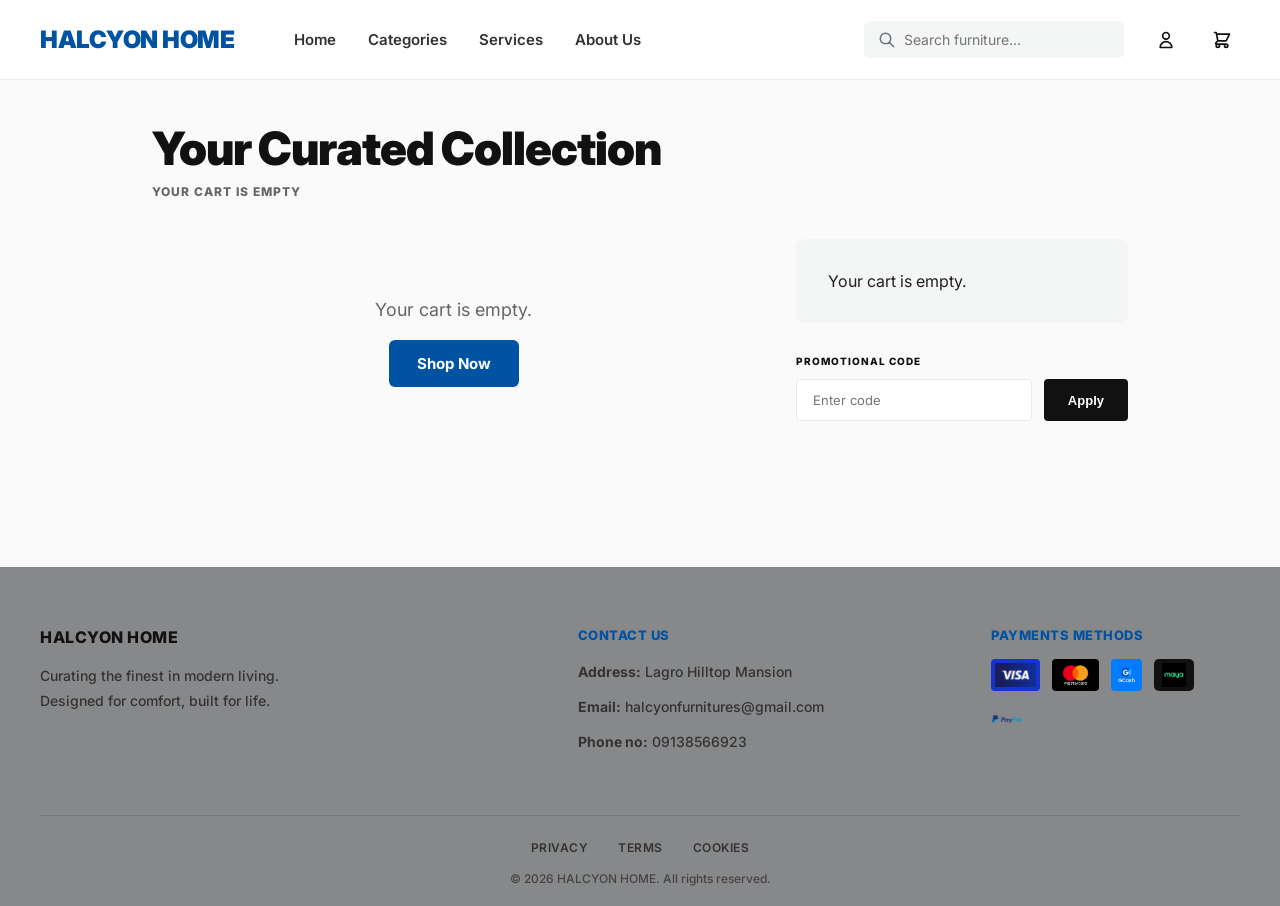
==== commit d6c6bf83: "feat: Enhance search functionality and product detail rendering - Updated search.js to improve searc" ====
--- a/cart.html
+++ b/cart.html
@@ -152,11 +152,11 @@
         }
         
         function removeItem(productId) {
-            if (confirm('Remove this item from your cart?')) {
-                removeFromCart(productId);
-                renderCartItems();
-            }
+            // No confirmation: immediate removal per UX request
+            removeFromCart(productId);
+            renderCartItems();
         }
+
         
 function updateCartSummary() {
             var cart = getCart();
--- a/css/global.css
+++ b/css/global.css
@@ -114,8 +114,12 @@
     gap: 24px;
 }
 .header-search {
-    position: relative;
-}
+        position: relative;
+    }
+    
+    .header-search {
+        display: flex !important;
+    }
 .header-search input {
     background: var(--search-bg);
     border: none;
